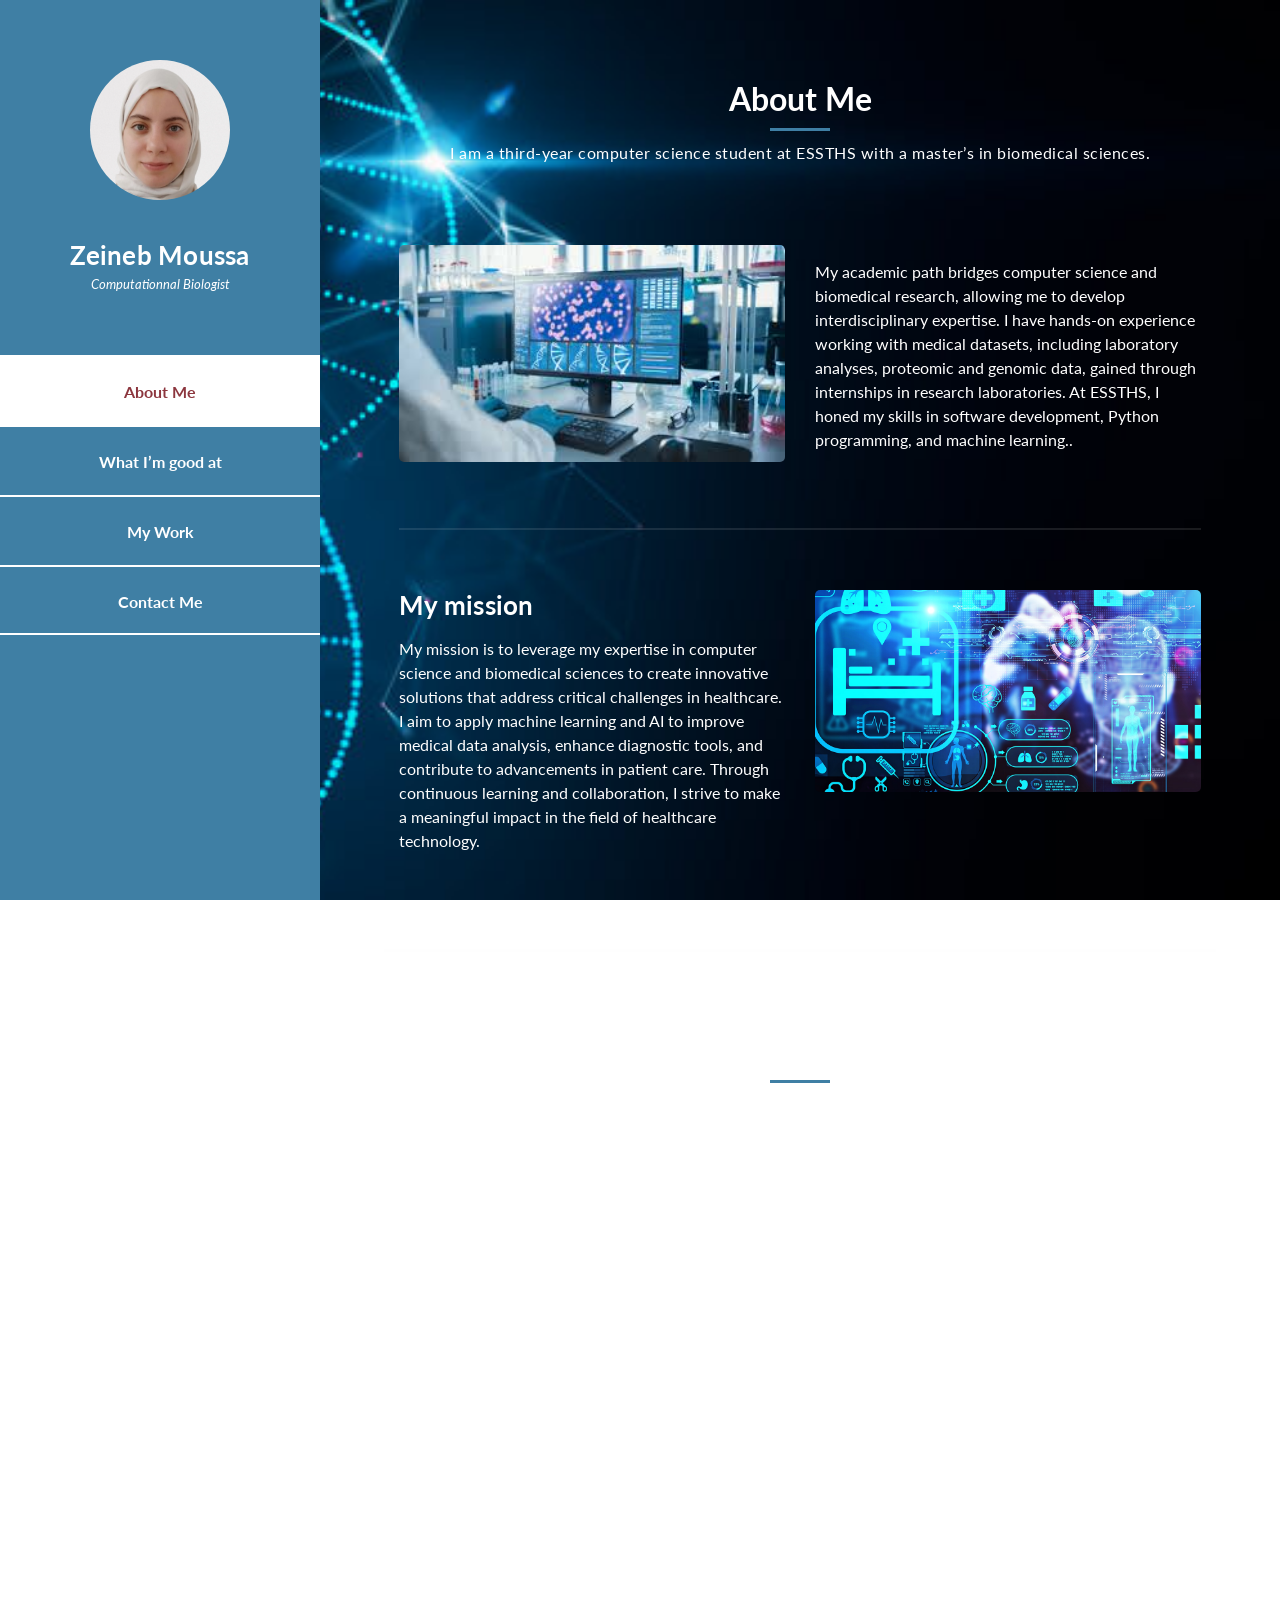
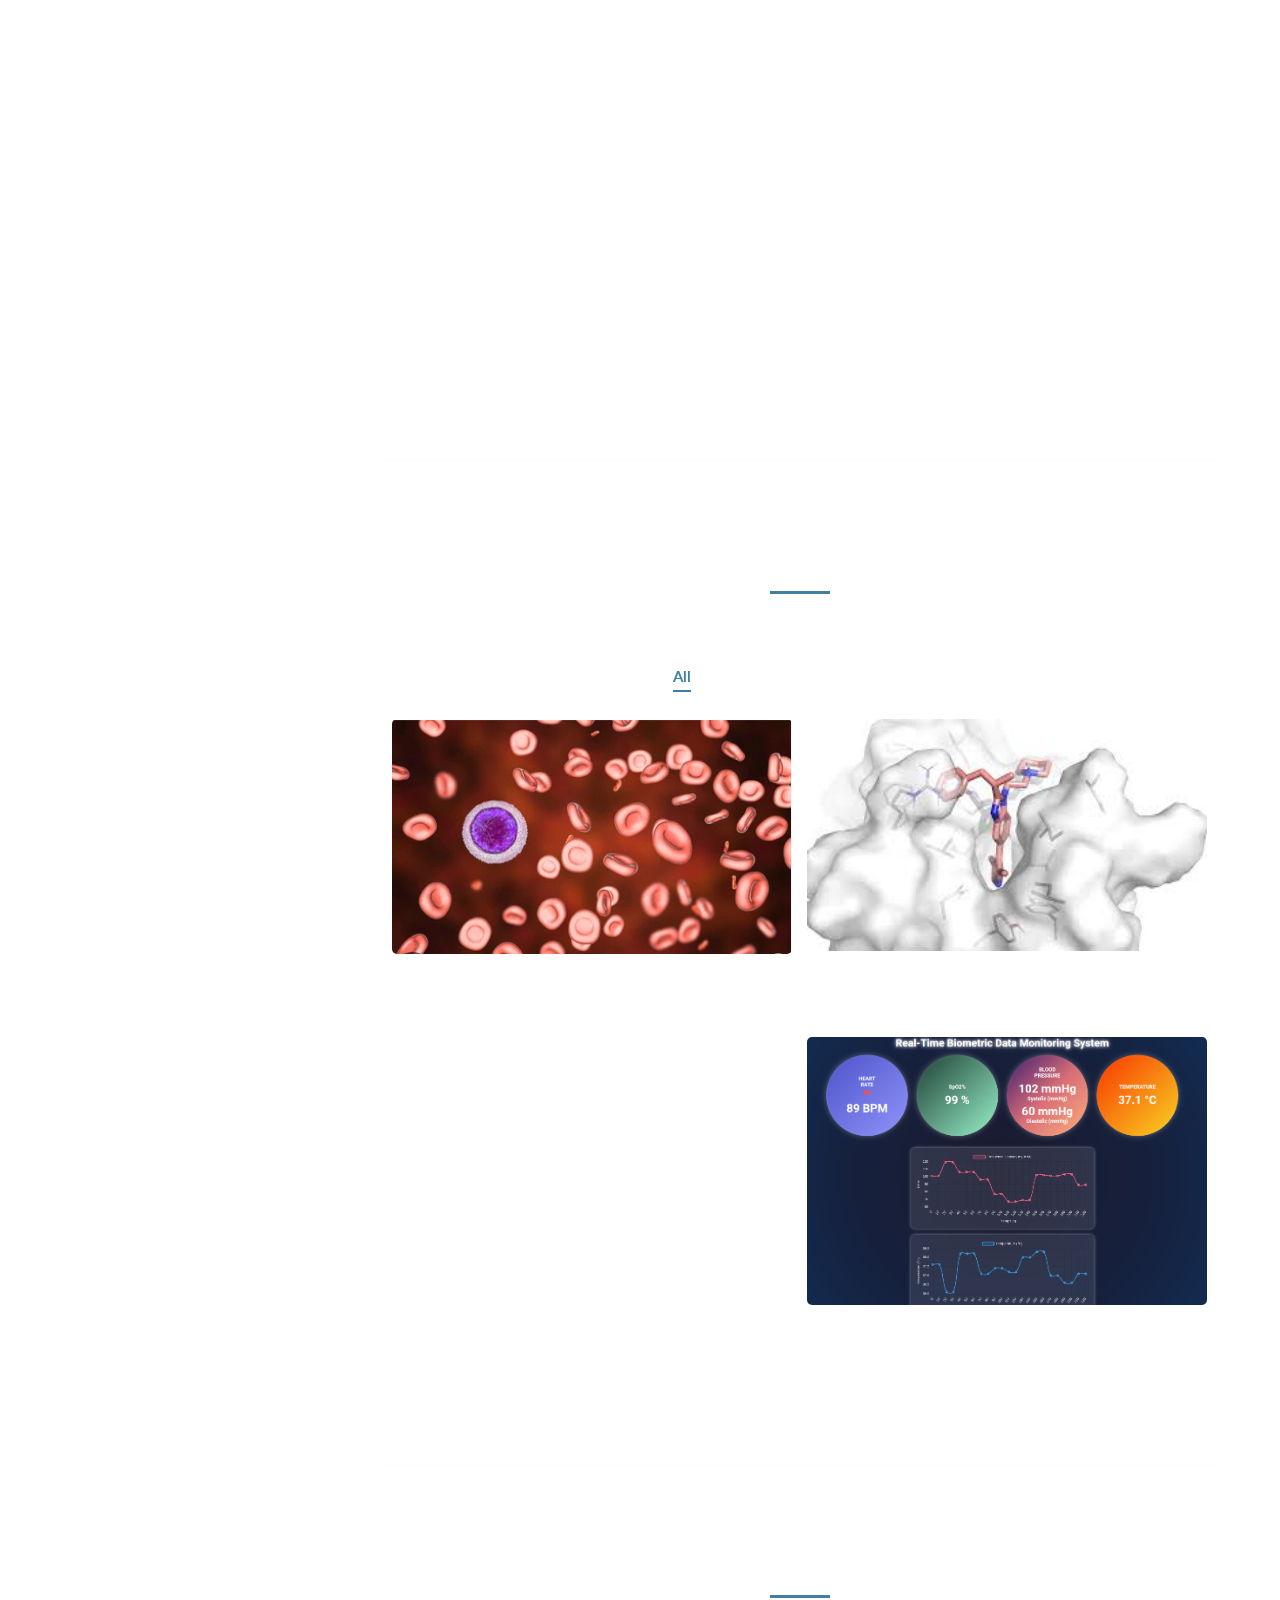
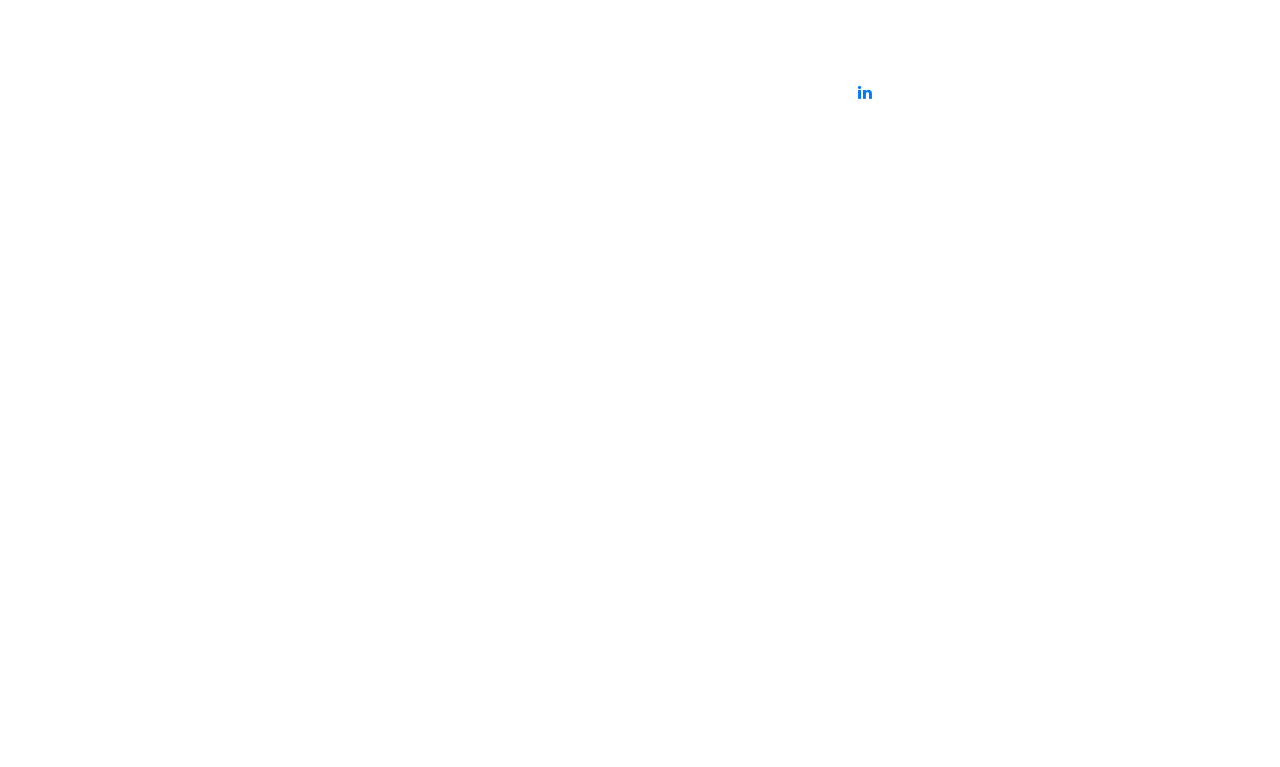
==== index.html @ c230ee33 "Update and rename Zeineb_Moussa.html to index.html" ====
<!DOCTYPE html>
<html lang="en">
  <head>
    <meta charset="utf-8" />
    <meta
      name="viewport"
      content="width=device-width, initial-scale=1, shrink-to-fit=no"
    />
    <meta name="description" content="" />
    <meta name="author" content="" />
    <link
      href="https://fonts.googleapis.com/css?family=Lato:100,300,400,700,900"
      rel="stylesheet"
    />

    <title>Reflux HTML CSS Template</title>
<!--
Reflux Template
https://templatemo.com/tm-531-reflux
-->
    <!-- Bootstrap core CSS -->
    <link href="vendor/bootstrap/css/bootstrap.min.css" rel="stylesheet" />

    <!-- Additional CSS Files -->
    <link rel="stylesheet" href="assets/css/fontawesome.css" />
    <link rel="stylesheet" href="assets/css/templatemo-style.css" />
    <link rel="stylesheet" href="assets/css/owl.css" />
    <link rel="stylesheet" href="assets/css/lightbox.css" />
  </head>

  <body>
    <div id="page-wraper">
      <!-- Sidebar Menu -->
      <div class="responsive-nav">
        <i class="fa fa-bars" id="menu-toggle"></i>
        <div id="menu" class="menu">
          <i class="fa fa-times" id="menu-close"></i>
          <div class="container">
            <div class="image">
              <a href="#"><img src="assets/images/photo.png" alt="" /></a>
            </div>
            <div class="author-content">
              <h4>Zeineb Moussa</h4>
              <span>Computationnal Biologist</span>
            </div>
            <nav class="main-nav" role="navigation">
              <ul class="main-menu">
                <li><a href="#section1">About Me</a></li>
                <li><a href="#section2">What I’m good at</a></li>
                <li><a href="#section3">My Work</a></li>
                <li><a href="#section4">Contact Me</a></li>
              </ul>
            </nav>
            
          </div>
        </div>
      </div>

      <section class="section about-me" data-section="section1">
        <div class="container">
          <div class="section-heading">
            <h2>About Me</h2>
            <div class="line-dec"></div>
            <span>I am a third-year computer science student at ESSTHS with a master’s in biomedical sciences.</span
            >
          </div>
          <div class="left-image-post">
            <div class="row">
              <div class="col-md-6">
                <div class="left-image">
                  <img src="assets/images/left-image.jpeg" alt="" />
                </div>
              </div>
              <div class="col-md-6">
                <div class="right-text">
                  <p>
                    My academic path bridges computer science and biomedical research, allowing me to develop interdisciplinary expertise. 
                    I have hands-on experience working with medical datasets, including laboratory analyses, proteomic and genomic data,
                     gained through internships in research laboratories. 
                     At ESSTHS, I honed my skills in software development, Python programming, and machine learning..
                  </p>
                  
                </div>
              </div>
            </div>
          </div>
          <div class="right-image-post">
            <div class="row">
              <div class="col-md-6">
                <div class="left-text">
                  <h4>My mission</h4>
                  <p>
                    My mission is to leverage my expertise in computer science and biomedical sciences to create innovative solutions 
                    that address critical challenges in healthcare. 
                    I aim to apply machine learning and AI to improve medical data analysis, enhance diagnostic tools, and contribute 
                    to advancements in patient care. 
                    Through continuous learning and collaboration, I strive to make a meaningful impact in the field of 
                    healthcare technology.
                  </p>
                </div>
              </div>
              <div class="col-md-6">
                <div class="right-image">
                  <img src="assets/images/image3.jpg" alt="" />
                </div>
              </div>
            </div>
          </div>
        </div>
      </section>

      <section class="section my-services" data-section="section2">
        <div class="container">
          <div class="section-heading">
            <h2>What I’m good at?</h2>
            <div class="line-dec"></div>
            <span
              ></span
            >
          </div>
          <div class="row">
            <div class="col-md-6">
              <div class="service-item">
                <div class="first-service-icon service-icon"></div>
                <h4>Medical Biology</h4>
                <p>
                  - Pre-analytical and post-analytical management of biological samples.<br>
		  - Preparation of materials and reagents for analyses.<br>
		  - Performing requested analyses with precision
                </p>
              </div>
            </div>
            <div class="col-md-6">
              <div class="service-item">
                <div class="third-service-icon service-icon"></div>
                <h4>Bioinformatics</h4>
                <p>
                - Expertise in molecular modeling<br>
                - Molecular docking<br>
                - Virtual screening.<br>
		<br>
		<br>
		<br>

                </p>
              </div>
            </div>
            <div class="col-md-6">
              <div class="service-item">
                <div class="second-service-icon service-icon"></div>
                <h4>Software Development</h4>
                <p>
                  - Design and development of software applications.<br>
                  - Database design and management.<br>
                  - Object-oriented programming and web development.
                </p>
              </div>
            </div>
            <div class="col-md-6">
              <div class="service-item">
                <div class="fourth-service-icon service-icon"></div>
                <h4>Machine Learning</h4>
                <p>
                - Strong knowledge of supervised and unsupervised learning concepts.<br>
                - Passionate about exploring and applying machine learning techniques to solve real-world challenges.  
                </p>
              </div>
            </div>
          </div>
        </div>
      </section>

      <section class="section my-work" data-section="section3">
        <div class="container">
          <div class="section-heading">
            <h2>My Work</h2>
            <div class="line-dec"></div>
            <span
              > </span
            >
          </div>
          <div class="row">
            <div class="isotope-wrapper">
              <form class="isotope-toolbar">
                <label
                  ><input
                    type="radio"
                    data-type="*"
                    checked=""
                    name="isotope-filter"
                  />
                  <span>all</span></label
                >
                <label
                  ><input
                    type="radio"
                    data-type="Biology"
                    name="isotope-filter"
                  />
                  <span>Biology</span>
                </label>
               
                
                <label
                  ><input
                    type="radio"
                    data-type="Bioinformatics"
                    name="isotope-filter"
                  />
                  <span>Bioinformatics</span>
                </label>
               
                <label
                  ><input
                    type="radio"
                    data-type="IT"
                    name="isotope-filter"
                  />
                  <span>IT</span></label
                >
              </form>
              <div class="isotope-box">
                <div class="isotope-item" data-type="Biology">
                  <figure class="snip1321">
                    <img
                      src="assets/images/anemia2.png"
                      alt="sq-sample26"
                    />
                    <figcaption>
                      <a
                        href="assets/images/bio.png"
                        data-lightbox="image"
                        data-title="Caption"
                        ><i class="fa fa-search"></i
                      ></a>
                      <h4>Biology Graduation Project 2015</h4>
                      <span>The value of different red cell parameters in the diagnosis of microcytic hypochromic anaemia</span>
                    </figcaption>
                  </figure>
                </div>

                <div class="isotope-item" data-type="Bioinformatics">
                  <figure class="snip1321">
                    <img
                      src="assets/images/docking2.jpeg"
                      alt="sq-sample26"
                    />
                    <figcaption>
                      <a
                        href="assets/images/bioinfo.png"
                        data-lightbox="image"
                        data-title="Caption"
                        ><i class="fa fa-search"></i
                      ></a>
                      <h4>Master 2018</h4>
                      <span>Drug repurposing towards the identification of novel anti-Leishmania
                       molecules targeting the Methylthioadenosine phosphorylase</span>
                    </figcaption>
                  </figure>
                </div>

                <div class="isotope-item" data-type="IT">
                  <figure class="snip1321">
                    <img
                      src="assets/images/biometric_data.png"
                      alt="sq-sample26"
                    />
                    <figcaption>
                      <a
                        href="assets/images/iot.png"
                        data-lightbox="image"
                        data-title="Caption"
                        ><i class="fa fa-search"></i
                      ></a>
                      <h4>IOT project  oct 2024</h4>
                      <span>Real-Time Biometric Data Monitoring System</span>
                    </figcaption>
                  </figure>
                </div>

                

              </div>
            </div>
          </div>
        </div>
      </section>

      <section class="section contact-me" data-section="section4">
	    <div class="container">
		<div class="section-heading">
		    <h2>Contact Me</h2>
		    <div class="line-dec"></div>
		    <span>Feel free to contact me via email at <strong>moussa.zeineb1@gmail.com</strong><br><br></span>
		    <span>Or connect with me on LinkedIn:</span>
		    <div class="social-network">
		        <ul class="soial-icons">
		            <li>

		                <a href="https://www.linkedin.com/in/zeineb-moussa-b8612531a/" target="_blank">
		                    <span style="margin-left: 8px;">LinkedIn Profile</span>
		                    <i class="fa fa-linkedin"></i>
		                    
		                </a>
		            </li>
		        </ul>
		    </div>
		</div>
	    </div>
	</section>

          
          
        </div>
      </section>
    </div>

    <!-- Scripts -->
    <!-- Bootstrap core JavaScript -->
    <script src="vendor/jquery/jquery.min.js"></script>
    <script src="vendor/bootstrap/js/bootstrap.bundle.min.js"></script>

    <script src="assets/js/isotope.min.js"></script>
    <script src="assets/js/owl-carousel.js"></script>
    <script src="assets/js/lightbox.js"></script>
    <script src="assets/js/custom.js"></script>
    <script>
      //according to loftblog tut
      $(".main-menu li:first").addClass("active");

      var showSection = function showSection(section, isAnimate) {
        var direction = section.replace(/#/, ""),
          reqSection = $(".section").filter(
            '[data-section="' + direction + '"]'
          ),
          reqSectionPos = reqSection.offset().top - 0;

        if (isAnimate) {
          $("body, html").animate(
            {
              scrollTop: reqSectionPos
            },
            800
          );
        } else {
          $("body, html").scrollTop(reqSectionPos);
        }
      };

      var checkSection = function checkSection() {
        $(".section").each(function() {
          var $this = $(this),
            topEdge = $this.offset().top - 80,
            bottomEdge = topEdge + $this.height(),
            wScroll = $(window).scrollTop();
          if (topEdge < wScroll && bottomEdge > wScroll) {
            var currentId = $this.data("section"),
              reqLink = $("a").filter("[href*=\\#" + currentId + "]");
            reqLink
              .closest("li")
              .addClass("active")
              .siblings()
              .removeClass("active");
          }
        });
      };

      $(".main-menu").on("click", "a", function(e) {
        e.preventDefault();
        showSection($(this).attr("href"), true);
      });

      $(window).scroll(function() {
        checkSection();
      });
    </script>
  </body>
</html>
---- assets/css/templatemo-style.css ----
/*

Reflux Template

https://templatemo.com/tm-531-reflux

*/

@import url(fontawesome.css);
@import url("https://fonts.googleapis.com/css?family=Lato:100,300,400,700,900");
body {
    font-family: 'Lato', sans-serif;
}

#page-wraper {
    background: url(../images/back2.jpg) no-repeat center center fixed;
    -webkit-background-size: cover;
    -moz-background-size: cover;
    -o-background-size: cover;
    background-size: cover;
    width: 100%;
}


/* Basic */

body {
    overflow-x: hidden;
}

input,
select,
textarea {
    outline: none;
}

a,
a:hover {
    text-decoration: none;
}

p {
    font-size: 16px;
    line-height: 24px;
    color: #fff;
}

h4 {
    font-size: 26px;
    font-weight: 700;
    color: #fff;
    letter-spacing: 0.25px;
}

img {
    width: 100%;
    overflow: hidden;
}

ul {
    padding: 0;
    margin: 0;
    list-style: none;
}

ul li {
    display: inline-block;
}

html {
    -webkit-box-sizing: border-box;
    -moz-box-sizing: border-box;
    box-sizing: border-box;
}

*,
*:before,
*:after {
    -webkit-box-sizing: inherit;
    -moz-box-sizing: inherit;
    box-sizing: inherit;
}

.clearfix {
    zoom: 1;
}

.clearfix:before,
.clearfix:after {
    content: "";
    display: table;
}

.clearfix:after {
    clear: both;
}

.container {
    margin: 0 auto;
}

.main-nav {
    text-align: center;
}

.main-nav li:last-child a {
    border-bottom: 2px solid #fff;
}

.main-nav li {
    display: block;
}

.main-nav li a {
    height: 70px;
    line-height: 70px;
    display: inline-block;
    font-size: 16px;
    font-weight: 700;
    color: #fff;
    width: 100%;
    transition: all 0.5s;
    border-top: 2px solid #fff;
}

.main-nav li:hover a,
.main-nav li.active a {
    background: #fff;
    color: #8c363e;
}

/* Sidebar Menu */

.menu .image {
    margin-top: 60px;
}

.menu .image img {
    width: 140px;
    height: 140px;
    border-radius: 50%;
    text-align: center;
}

.menu .author-content {
    margin: 40px 0px 60px 0px;
}

.menu .author-content h4 {
    margin-bottom: 0px;
}

.menu .author-content span {
    font-size: 13px;
    font-style: italic;
    color: #fff;
}

.menu .social-network {
    margin-top: 60px;
}

.menu .social-network ul li {
    margin: 0 3px;
}

.menu .social-network ul li a {
    width: 40px;
    height: 40px;
    display: inline-block;
    text-align: center;
    line-height: 40px;
    background-color: rgba(0, 0, 0, 0.2);
    color: #fff;
    font-size: 14px;
    transition: all 0.5s;
}

.menu .social-network ul li a:hover {
    background-color: #fff;
    color: #3f7fa4;
}

.menu .copyright-text {
    position: relative;
    margin-top: 60px;
}

.menu .copyright-text p {
    border-top: 1px solid rgba(250, 250, 250, 0.1);
    display: inline-block;
    width: 100%;
    padding-left: 30px;
    padding-right: 30px;
    padding-top: 30px;
    font-size: 13px;
}

.menu:before,
.menu:after {
    content: "";
    display: table;
}

.menu:after {
    clear: both;
}

.menu a {
    text-decoration: none;
    color: inherit;
}

.menu {
    text-align: center;
}

.menu::-webkit-scrollbar {
    display: none;
}

.menu {
    left: 10%;
  -webkit-transition: -webkit-transform 233ms cubic-bezier(0, 0, 0.21, 1);
  -webkit-overflow-scrolling: touch;
  background-color: #3f7fa4;
  box-sizing: border-box;
  height: 100vh;  
  max-height: 100vh !important;
  max-width: 80vw !important;
  min-width: 45px !important;
  outline: none;
  overflow-x: hidden !important;
  overflow-y: auto !important;
  padding: 0;
  position: fixed !important;
  top: calc(0px);  
  width: 20%;
  will-change: transform;
  z-index: 9999 !important;
}

.menu-toggle {
  color: #fff;
  cursor: pointer;
  font-size: 25px;
  position: fixed;
  right: 25px;
  top: 25px;
}

#menu-toggle {
    z-index: 999;
    cursor: pointer;
    position: fixed;
    top: 0;
    left: 0;
    color: #3f7fa4;
    background-color: #fff;
    width: 60px;
    height: 60px;
    text-align: center;
    display: inline-block;
    line-height: 60px;
}

.menu-close {
  cursor: pointer;
}

#menu-close {
    cursor: pointer;
    text-align: right;
    color: #3f7fa4;
    background-color: #fff;
    width: 100%;
    height: 60px;
    text-align: center;
    display: inline-block;
    line-height: 60px;
}


/* Section */

.section {
    color: #fff;
    width: 55%;
    right: 10%;
    left: 35%;
    position: relative;
    min-height: 100vh;
    padding-bottom: 80px;
    border-bottom: 3px solid rgba(250, 250, 250, 0.25);
}

.section-heading {
    text-align: center;
    padding: 80px 45px;
}

.section-heading h2 {
    font-size: 32px;
    font-weight: 700;
    color: #fff;
}

.section-heading .line-dec {
    width: 60px;
    height: 3px;
    background-color: #3f7fa4;
    margin: 10px auto;
}

.section-heading span {
    margin-top: 5px;
    font-size: 16px;
    color: #fff;
    letter-spacing: 0.5px;
}


/* Buttons */

.white-button a {
    display: inline-block;
    padding: 12px 20px;
    background-color: #fff;
    color: #3f7fa4;
    font-size: 13px;
    font-weight: 800;
    letter-spacing: 0.5px;
    text-transform: uppercase;
    transition: all 0.5s;
}

.white-button a:hover {
    background-color: #3f7fa4;
    color: #fff;
}

button {
    display: inline-block;
    padding: 10px 20px;
    background-color: #fff;
    color: #3f7fa4;
    font-size: 12px;
    font-weight: 800;
    letter-spacing: 0.5px;
    text-transform: uppercase;
    transition: all 0.5s;
    border: none;
    outline: none;
    cursor: pointer;
}

button:hover {
    outline: none;
    background-color: #3f7fa4;
    color: #fff;
}


/* Left & Right Post */

.right-image-post {
    margin-top: 60px;
    padding-top: 60px;
    border-top: 2px solid rgba(250, 250, 250, 0.1);
}

.left-image img,
.right-image img {
    border-radius: 5px;
}

.right-image-post h4,
.left-image-post h4 {
    margin-top: 30px;
}

.right-image-post p,
.left-image-post p {
    margin-top: 20px;
}

.right-image-post .white-button,
.left-image-post .white-button {
    margin-top: 30px;
}


/* Services */

.my-services .col-md-6 {
    padding-left: 5px;
    padding-right: 5px;
}

.service-item {
    margin-bottom: 10px;
    padding: 50px;
    background-color: rgba(250, 250, 250, 0.1);
    transition: all 0.5s;
}

.service-item h4 {
    transition: all 0.5s;
}

.service-item p {
    transition: all 0.5s;
}

.service-item:hover {
    background-color: rgba(250, 250, 250, 1);
}

.service-item:hover h4 {
    color: #1e1e1e;
}

.service-item:hover p {
    color: #4a4a4a;
}

.service-item .service-icon {
    width: 70px;
    height: 70px;
    display: inline-block;
    margin-bottom: 30px;
    background-size: cover;
    background-repeat: no-repeat;
    transition: all 0.5s;
}

.service-item .first-service-icon {
    background-image: url(../images/first-white-icon.png);
}

.service-item:hover .first-service-icon {
    background-image: url(../images/first-main-icon.png);
}

.service-item .second-service-icon {
    background-image: url(../images/second-white-icon.png);
}

.service-item:hover .second-service-icon {
    background-image: url(../images/second-main-icon.png);
}

.service-item .third-service-icon {
    background-image: url(../images/third-white-icon.png);
}

.service-item:hover .third-service-icon {
    background-image: url(../images/third-main-icon.png);
}

.service-item .fourth-service-icon {
    background-image: url(../images/fourth-white-icon.png);
}

.service-item:hover .fourth-service-icon {
    background-image: url(../images/fourth-main-icon.png);
}


/* My Work */

section.my-work .section-heading {
    text-align: center;
    padding: 80px 45px 50px 45px;
}

.isotope-wrapper {
    position: relative;
    width: 100%;
    margin: auto;
}

.isotope-toolbar input[type="radio"] {
    display: none;
}

.isotope-toolbar span {
    text-transform: capitalize;
    display: inline-block;
    margin-right: 15px;
    padding-bottom: 3px;
    font-size: 15px;
    font-weight: 700;
    border-bottom: 2px solid transparent;
    transform: ease-in-out 0.5s;
    cursor: pointer;
}

.isotope-toolbar input[type="radio"]:checked + span {
    color: #3f7fa4;
    border-bottom: 2px solid #3f7fa4;
}

.isotope-box {
    position: relative;
    width: 100%;
}

.isotope-toolbar {
    text-align: center;
    margin: 10px;
}

.isotope-toolbar p {
    border-top: 1px solid #fff;
    padding-top: 15px;
}

.isotope-toolbar a {
    color: #fff;
}

.isotope-item {
    position: relative;
    width: 48%;
    margin: 1%;
    border-bottom: 2px solid rgba(250,250,250,0.1);
    padding-bottom: 30px;
    margin-bottom: 30px;
}

.isotope-item img {
    top: 0;
    left: 0;
    width: 100%;
    height: 100%;
    border-radius: 5px;
}

.lazyload {
    background: #f7f7f7;
}

.lazyloading {
    background: #f7f7f7 url(//afarkas.github.io/lazysizes/assets/imgs/loader.gif) no-repeat center;
    min-height: 60px;
}

figure.snip1321 {
  overflow: hidden;
  text-align: center;
  -webkit-perspective: 50em;
  perspective: 50em;
}
figure.snip1321 * {
  -webkit-box-sizing: padding-box;
  box-sizing: padding-box;
  -webkit-transition: all 0.2s ease-out;
  transition: all 0.2s ease-out;
}
figure.snip1321 figcaption {
  top: 50%;
  left: 20px;
  right: 20px;
  position: absolute;
  opacity: 0;
  z-index: 1;
}
figure.snip1321 h4 {
    margin-top: 15px;
  margin-bottom: 5px;
  color: #232323;
}
figure.snip1321 span {
    font-size: 14px;
    font-style: italic;
    display: block;
    color: #7a7a7a;
}
figure.snip1321 i {
  position: relative!important;
  font-size: 18px;
  background-color: #3f7fa4;
  width: 40px;
  height: 40px;
  display: inline-block;
  text-align: center;
  line-height: 40px;
  border-radius: 5px;
  color: #fff;
}
figure.snip1321:after {
  background-color: #ffffff;
  position: absolute;
  content: "";
  display: block;
  top: 20px;
  left: 20px;
  right: 20px;
  bottom: 20px;
  -webkit-transition: all 0.4s ease-in-out;
  transition: all 0.4s ease-in-out;
  -webkit-transform: rotateX(-90deg);
  transform: rotateX(-90deg);
  -webkit-transform-origin: 50% 50%;
  -ms-transform-origin: 50% 50%;
  transform-origin: 50% 50%;
  opacity: 0;
}
figure.snip1321 a {
  left: 0;
  right: 0;
  top: 0;
  bottom: 0;
  z-index: 1;
}
figure.snip1321:hover figcaption,
figure.snip1321.hover figcaption {
  -webkit-transform: translateY(-50%);
  transform: translateY(-50%);
  opacity: 1;
  -webkit-transition-delay: 0.2s;
  transition-delay: 0.2s;
}
figure.snip1321:hover:after,
figure.snip1321.hover:after {
  -webkit-transform: rotateX(0);
  transform: rotateX(0);
  opacity: 0.9;
}


/* Contact Me */

section.contact-me {
    border-bottom: none;
}

#contact input {
    background-color: rgba(250,250,250,0.1);
    border: 1px solid rgba(250,250,250,1);
    border-radius: 0px;
    margin-bottom: 30px;
    color: #fff;
    font-size: 14px;
    height: 40px;
    line-height: 40px;
    width: 100%;
    padding-left: 15px;
}

#contact input:focus {
    outline: none;
    box-shadow: none;
}

#contact textarea {
    background-color: rgba(250,250,250,0.1);
    border: 1px solid rgba(250,250,250,1);
    border-radius: 0px;
    margin-bottom: 30px;
    color: #fff;
    font-size: 14px;
    height: 180px;
    max-height: 220px;
    line-height: 40px;
    width: 100%;
    padding-left: 15px;
}

#contact textarea:focus {
    outline: none;
    box-shadow: none;
}

#contact {
    text-align: center;
}

@media screen and (max-width: 1680px) {
    .menu {
        left: 5%;
    }

    .section {
        color: #fff;
        width: 65%;
        right: 5%;
        left: 30%;
    }
}

@media screen and (max-width: 1680px) and (min-width: 846px) { 
    .menu .social-network ul li a {
        width: 36px;
        height: 36px;
        line-height: 36px;
    }

    .menu .social-network ul li {
        margin: 0;
    }

    .menu .image {
        margin-top: 60px;
    }
}

@media screen and (max-width: 1280px) {
    .menu {
        left: 0%;
    }

    .right-image-post h4,
    .left-image-post h4 {
        margin-top: 0px;
    }

    .right-image-post p,
    .left-image-post p {
        margin-top: 15px;
    }

    .right-image-post .white-button,
    .left-image-post .white-button {
        margin-top: 25px;
    }

}

.menu .container {
    padding-left: 0;
    padding-right: 0;
}

@media screen and (max-width: 1280px) and (min-width: 846px) {
    .menu {
        width: 25%;
    }
}

#menu-toggle,
#menu-close {
    display: none;
}  

@media screen and (max-width: 845px) {        
    #menu-toggle,
    #menu-close {
        display: inline-block;
    }    

    .menu {        
        width: 320px;
        -webkit-transform: translateX(-100%) !important;
        transform: translateX(-100%) !important;
        transition: -webkit-transform 233ms cubic-bezier(0, 0, 0.21, 1);
        transition: transform 233ms cubic-bezier(0, 0, 0.21, 1);
        transition: transform 233ms cubic-bezier(0, 0, 0.21, 1), -webkit-transform 233ms cubic-bezier(0, 0, 0.21, 1);
    }


    .menu .image {
        margin-top: 40px;        
    }

    .menu .image img {
        width: 120px;
        height: 120px;
    }

    .menu .author-content {
        margin: 20px 0px 40px 0px;
    }

    .menu .container {
        padding-left: 15px;
        padding-right: 15px;
    }

    .menu.open {
        display: inline-block;
        -webkit-transform: translateX(0) !important;
                transform: translateX(0) !important;
    }

    .responsive-nav {
        display: inline-block;
    }
    .section {
        width: 94%;
        right: 3%;
        left: 3%;
    }
    .isotope-item {
        width: 94%;
        margin: 3%;
    }
    .left-image-post img {
        margin-bottom: 30px;
    }
    .right-image-post img {
        margin-top: 30px;
    }
    .isotope-item {
        border-bottom: none;
        text-align: center;
    }
    .isotope-toolbar {
        margin-bottom: 20px;
    }
}
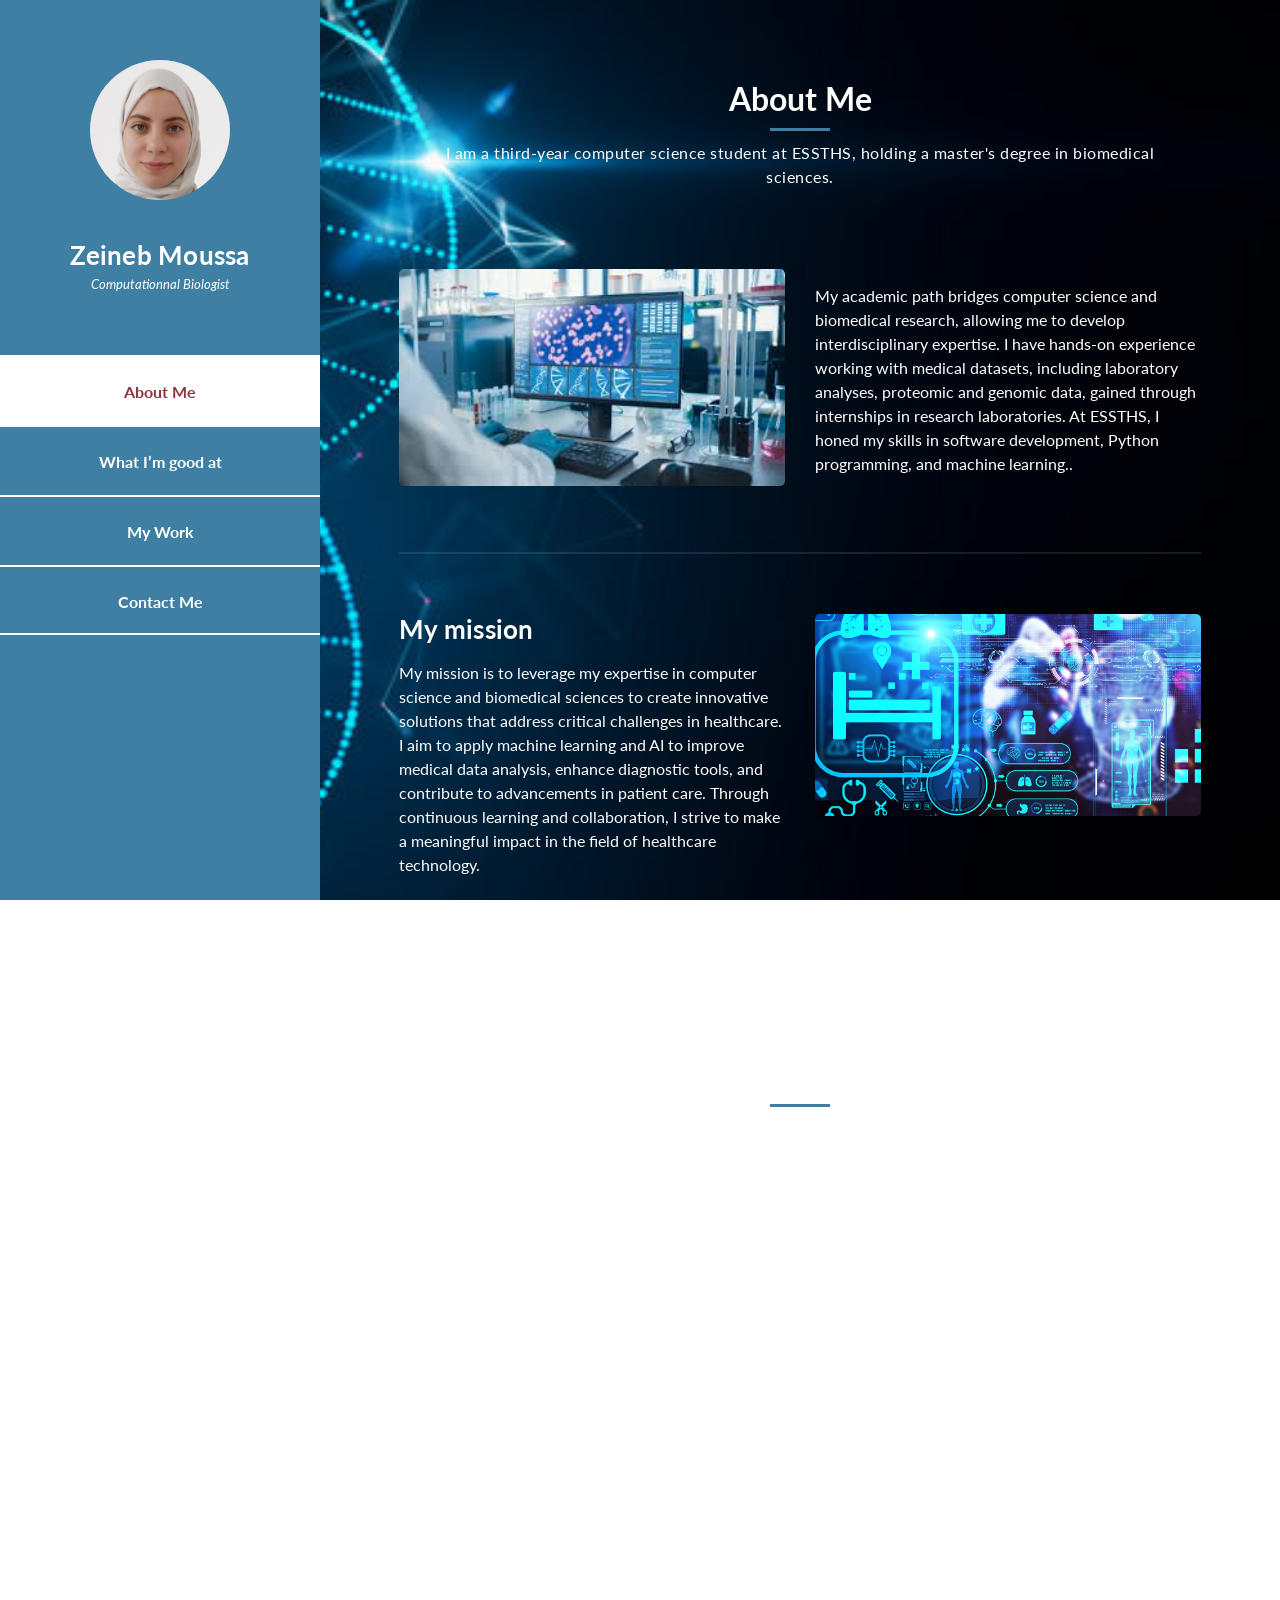
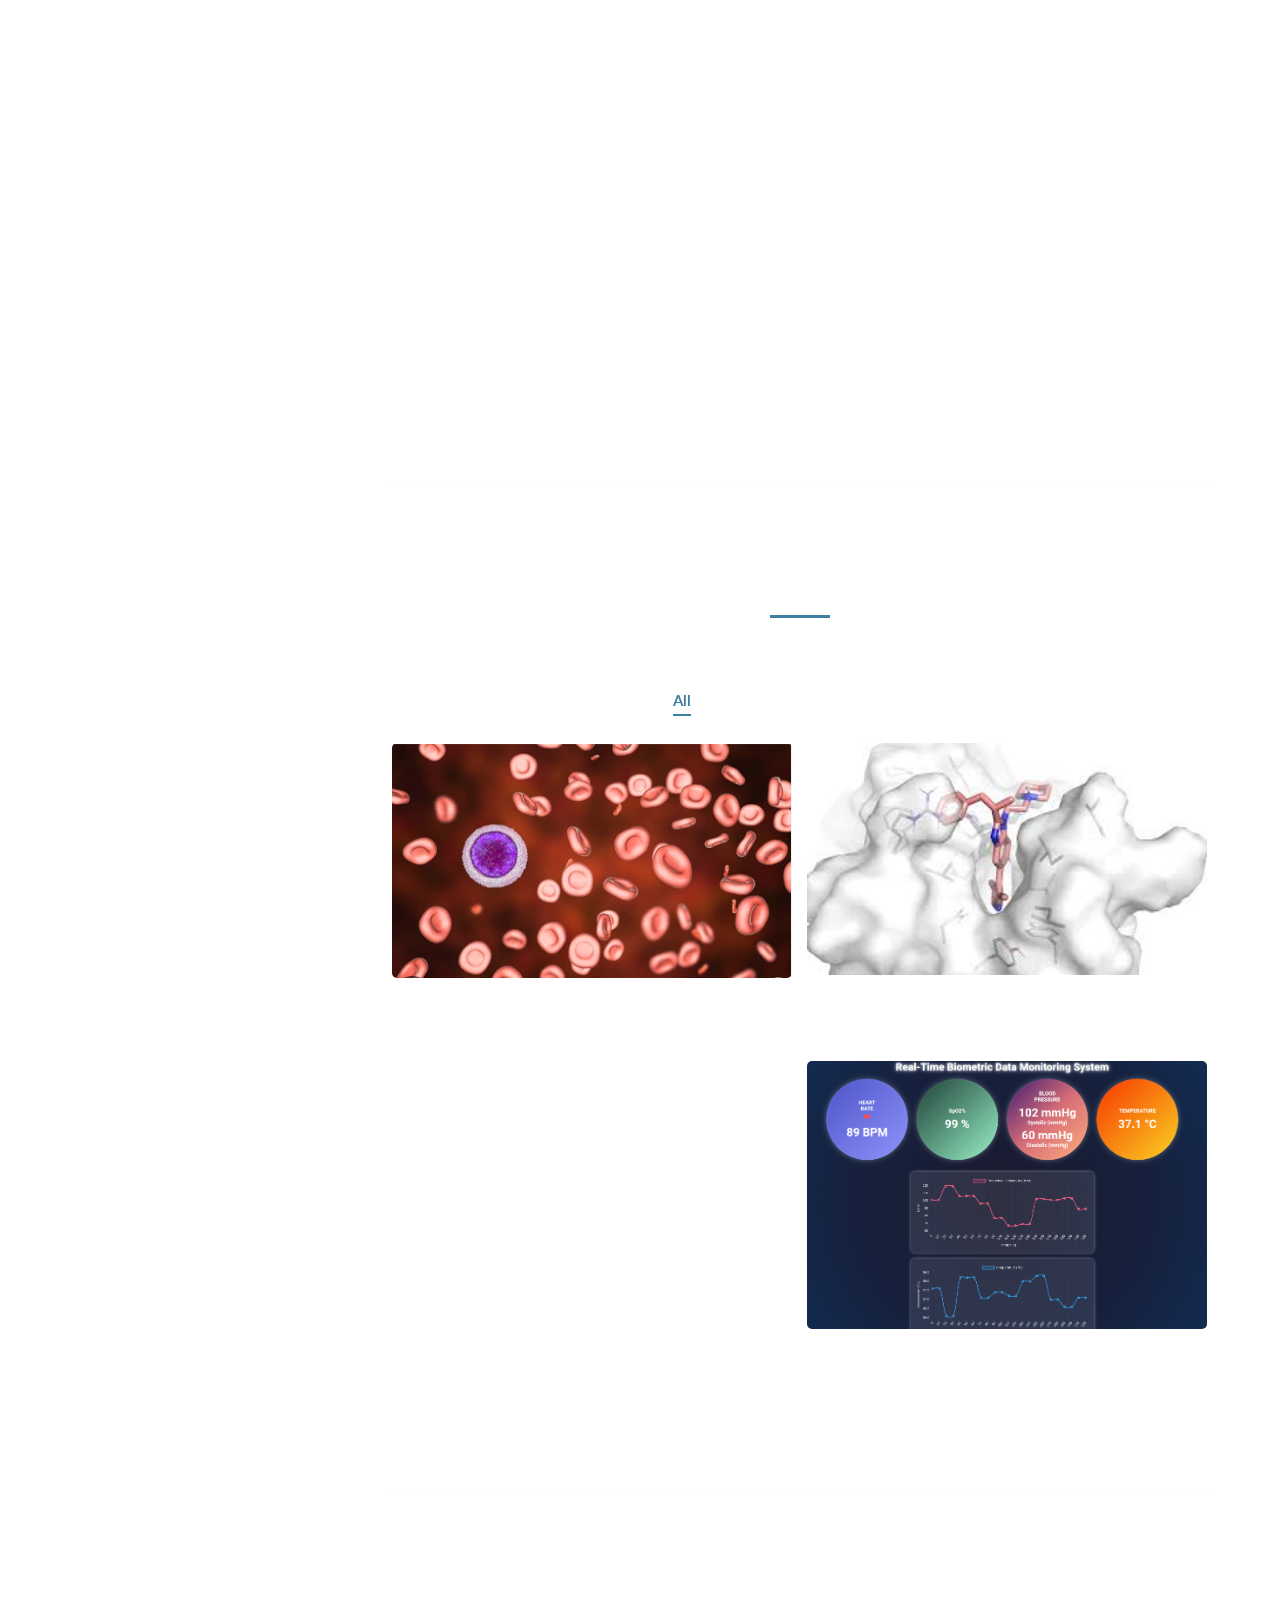
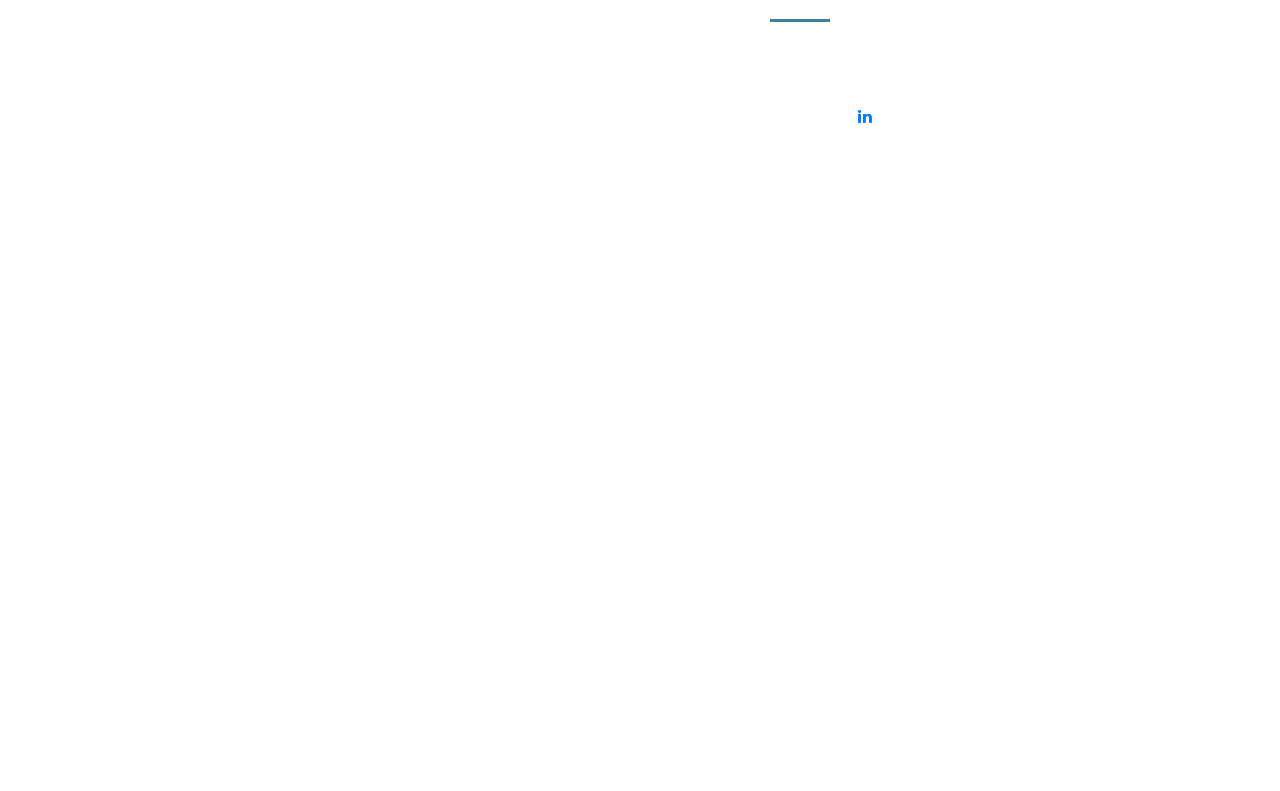
==== commit 9e25d925: "index.html" ====
--- a/index.html
+++ b/index.html
@@ -61,7 +61,7 @@
           <div class="section-heading">
             <h2>About Me</h2>
             <div class="line-dec"></div>
-            <span>I am a third-year computer science student at ESSTHS with a master’s in biomedical sciences.</span
+            <span>I am a third-year computer science student at ESSTHS, holding a master's degree in biomedical sciences.</span
             >
           </div>
           <div class="left-image-post">
